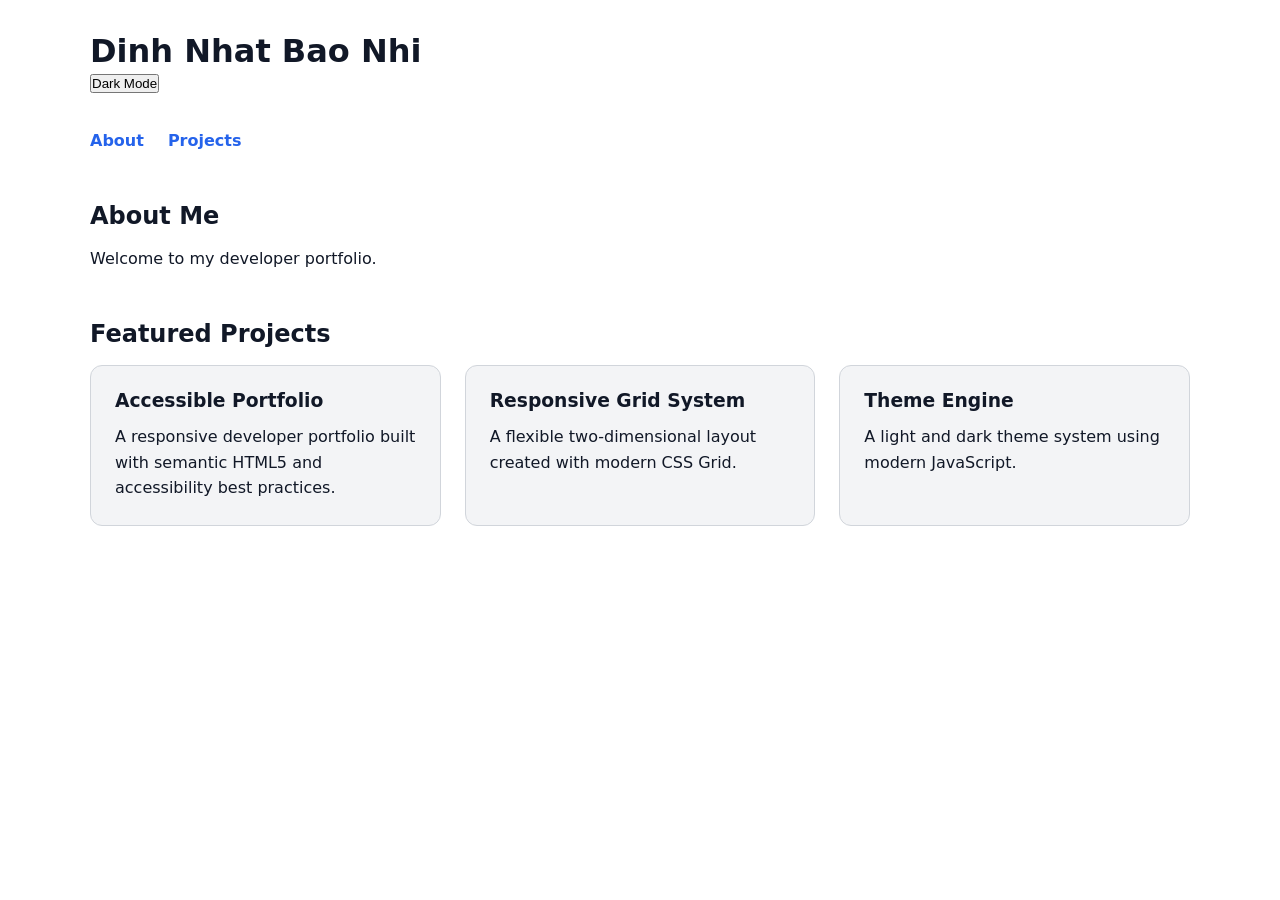
==== index.html @ 1897a90d "feat(js): dark mode engine" ====
<!DOCTYPE html>
<html lang="en">

<head>
    <meta charset="UTF-8">
    <meta name="viewport" content="width=device-width, initial-scale=1.0">
    <title>Dinh Nhat Bao Nhi | Developer Portfolio</title>
    <link rel="stylesheet" href="style.css">
</head>

<body>

    <a href="#main-content" class="skip-link">
        Skip to main content
    </a>

    <header role="banner">
        <h1>Dinh Nhat Bao Nhi</h1>
        <button
  id="theme-toggle"
  type="button"
  aria-pressed="false"
>
  Dark Mode
</button>
    </header>

    <nav role="navigation" aria-label="Primary">
        <ul>
            <li><a href="#about">About</a></li>
            <li><a href="#projects">Projects</a></li>
        </ul>
    </nav>

    <main id="main-content" role="main">

        <section id="about">
            <h2>About Me</h2>
            <p>
                Welcome to my developer portfolio.
            </p>
        </section>

        <section id="projects">
  <h2>Featured Projects</h2>

  <section id="project-container" aria-label="Project list">

    <article class="project-card">
      <h3>Accessible Portfolio</h3>
      <p>
        A responsive developer portfolio built with semantic HTML5
        and accessibility best practices.
      </p>
    </article>

    <article class="project-card">
      <h3>Responsive Grid System</h3>
      <p>
        A flexible two-dimensional layout created with modern CSS Grid.
      </p>
    </article>

    <article class="project-card">
      <h3>Theme Engine</h3>
      <p>
        A light and dark theme system using modern JavaScript.
      </p>
    </article>

  </section>
</section>

    </main>

<script src="app.js"></script>
</body>
</html>
---- style.css ----
/* SUB-TASK T-02A: Design Tokens & CSS Reset */

:root {
  --bg-color: #ffffff;
  --text-color: #111827;
  --accent-color: #2563eb;
  --accent-text: #ffffff;
  --card-bg: #f3f4f6;
  --border-color: #d1d5db;

  --shimmer-start: #e2e8f0;
  --shimmer-mid: #cbd5e1;
}

[data-theme="dark"] {
  --bg-color: #0f172a;
  --text-color: #f8fafc;
  --accent-color: #60a5fa;
  --accent-text: #0f172a;
  --card-bg: #1e293b;
  --border-color: #475569;

  --shimmer-start: #1e293b;
  --shimmer-mid: #334155;
}

*,
*::before,
*::after {
  box-sizing: border-box;
  margin: 0;
  padding: 0;
}

html {
  color-scheme: light dark;
}

body {
  font-family: system-ui, -apple-system, BlinkMacSystemFont, "Segoe UI", sans-serif;
  background-color: var(--bg-color);
  color: var(--text-color);
  line-height: 1.6;
}

.skip-link {
  position: absolute;
  top: -100px;
  left: 1rem;
  background-color: var(--accent-color);
  color: var(--accent-text);
  padding: 0.5rem 1rem;
  z-index: 100;
}

.skip-link:focus {
  top: 1rem;
}
/* SUB-TASK T-02B: Responsive 2D Grid Layout */

header,
nav,
main {
  width: min(100% - 2rem, 1100px);
  margin-inline: auto;
}

header {
  padding-block: 2rem 1rem;
}

nav {
  padding-block: 1rem;
}

nav ul {
  display: flex;
  flex-wrap: wrap;
  gap: 1.5rem;
  list-style: none;
}

nav a {
  color: var(--accent-color);
  font-weight: 600;
  text-decoration: none;
}

nav a:hover {
  text-decoration: underline;
}

nav a:focus-visible,
button:focus-visible {
  outline: 3px solid var(--accent-color);
  outline-offset: 4px;
}

main {
  padding-block: 2rem;
}

main > section {
  margin-bottom: 3rem;
}

h1,
h2,
h3 {
  line-height: 1.2;
}

h2 {
  margin-bottom: 1rem;
}

#project-container {
  display: grid;
  grid-template-columns: repeat(
    auto-fit,
    minmax(min(100%, 280px), 1fr)
  );
  gap: 1.5rem;
}

.project-card {
  background-color: var(--card-bg);
  border: 1px solid var(--border-color);
  border-radius: 0.75rem;
  padding: 1.5rem;
}

.project-card h3 {
  margin-bottom: 0.75rem;
}
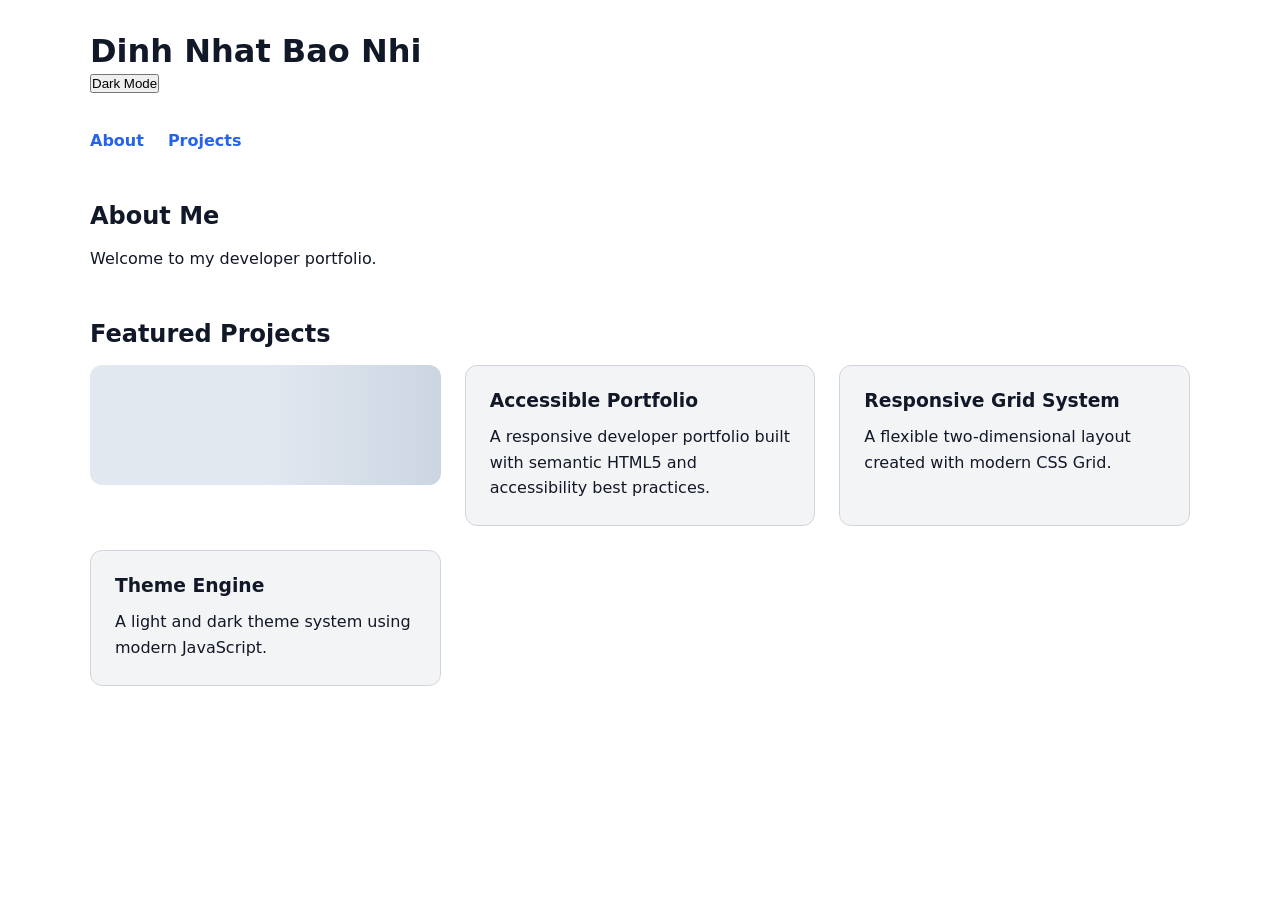
==== commit 7e18dfb2: "feat(css): skeleton" ====
--- a/index.html
+++ b/index.html
@@ -6,6 +6,7 @@
     <meta name="viewport" content="width=device-width, initial-scale=1.0">
     <title>Dinh Nhat Bao Nhi | Developer Portfolio</title>
     <link rel="stylesheet" href="style.css">
+    <link rel="stylesheet" href="skeleton.css">
 </head>
 
 <body>
@@ -45,6 +46,7 @@
   <h2>Featured Projects</h2>
 
   <section id="project-container" aria-label="Project list">
+    <article class="skeleton-item" aria-hidden="true"></article>
 
     <article class="project-card">
       <h3>Accessible Portfolio</h3>
--- a/skeleton.css
+++ b/skeleton.css
@@ -0,0 +1,26 @@
+/* SUB-TASK T-03A: Pure CSS Shimmer Skeleton */
+
+.skeleton-item {
+  height: 120px;
+  border-radius: 0.75rem;
+
+  background: linear-gradient(
+    90deg,
+    var(--shimmer-start) 25%,
+    var(--shimmer-mid) 50%,
+    var(--shimmer-start) 75%
+  );
+
+  background-size: 200% 100%;
+  animation: shimmer 1.5s infinite;
+}
+
+@keyframes shimmer {
+  0% {
+    background-position: 200% 0;
+  }
+
+  100% {
+    background-position: -200% 0;
+  }
+}
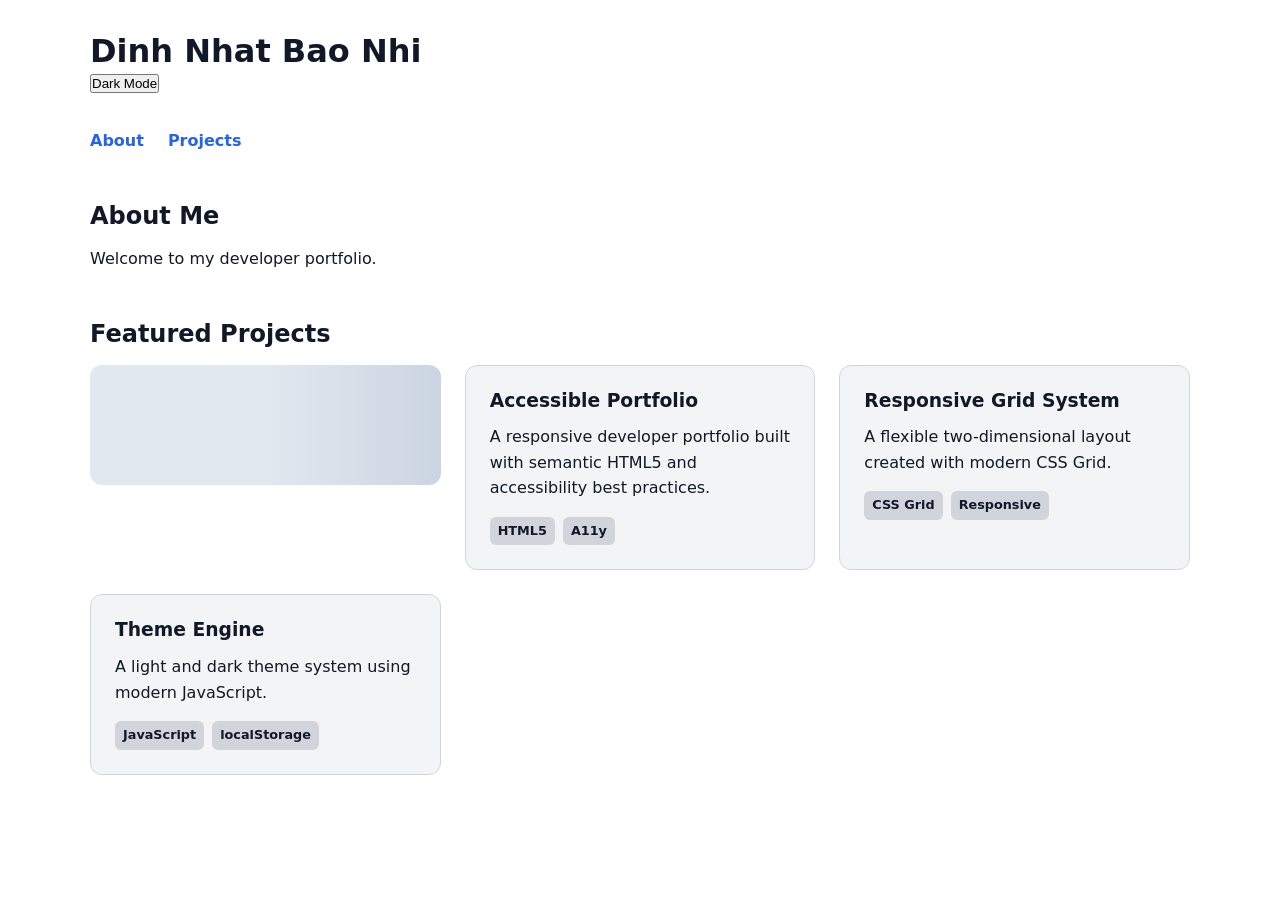
==== commit f6ebeed8: "feat(css): live data cards" ====
--- a/index.html
+++ b/index.html
@@ -45,32 +45,50 @@
         <section id="projects">
   <h2>Featured Projects</h2>
 
-  <section id="project-container" aria-label="Project list">
-    <article class="skeleton-item" aria-hidden="true"></article>
+ <section id="project-container" aria-label="Project list">
 
-    <article class="project-card">
-      <h3>Accessible Portfolio</h3>
-      <p>
-        A responsive developer portfolio built with semantic HTML5
-        and accessibility best practices.
-      </p>
-    </article>
+  <article class="skeleton-item" aria-hidden="true"></article>
 
-    <article class="project-card">
-      <h3>Responsive Grid System</h3>
-      <p>
-        A flexible two-dimensional layout created with modern CSS Grid.
-      </p>
-    </article>
+  <article class="project-card">
+    <h3>Accessible Portfolio</h3>
 
-    <article class="project-card">
-      <h3>Theme Engine</h3>
-      <p>
-        A light and dark theme system using modern JavaScript.
-      </p>
-    </article>
+    <p>
+      A responsive developer portfolio built with semantic HTML5
+      and accessibility best practices.
+    </p>
 
-  </section>
+    <footer class="badge-group">
+      <span class="badge">HTML5</span>
+      <span class="badge">A11y</span>
+    </footer>
+  </article>
+
+  <article class="project-card">
+    <h3>Responsive Grid System</h3>
+
+    <p>
+      A flexible two-dimensional layout created with modern CSS Grid.
+    </p>
+
+    <footer class="badge-group">
+      <span class="badge">CSS Grid</span>
+      <span class="badge">Responsive</span>
+    </footer>
+  </article>
+
+  <article class="project-card">
+    <h3>Theme Engine</h3>
+
+    <p>
+      A light and dark theme system using modern JavaScript.
+    </p>
+
+    <footer class="badge-group">
+      <span class="badge">JavaScript</span>
+      <span class="badge">localStorage</span>
+    </footer>
+  </article>
+
 </section>
 
     </main>
--- a/style.css
+++ b/style.css
@@ -132,4 +132,33 @@
 
 .project-card h3 {
   margin-bottom: 0.75rem;
+}
+
+/* SUB-TASK T-03B: Live Data State */
+
+.project-card {
+  background-color: var(--card-bg);
+  border: 1px solid var(--border-color);
+  border-radius: 0.75rem;
+  padding: 1.5rem;
+}
+
+.project-card p {
+  margin-top: 0.75rem;
+}
+
+.badge-group {
+  display: flex;
+  flex-wrap: wrap;
+  gap: 0.5rem;
+  margin-top: 1rem;
+}
+
+.badge {
+  background-color: var(--border-color);
+  color: var(--text-color);
+  border-radius: 0.375rem;
+  padding: 0.25rem 0.5rem;
+  font-size: 0.8rem;
+  font-weight: 600;
 }
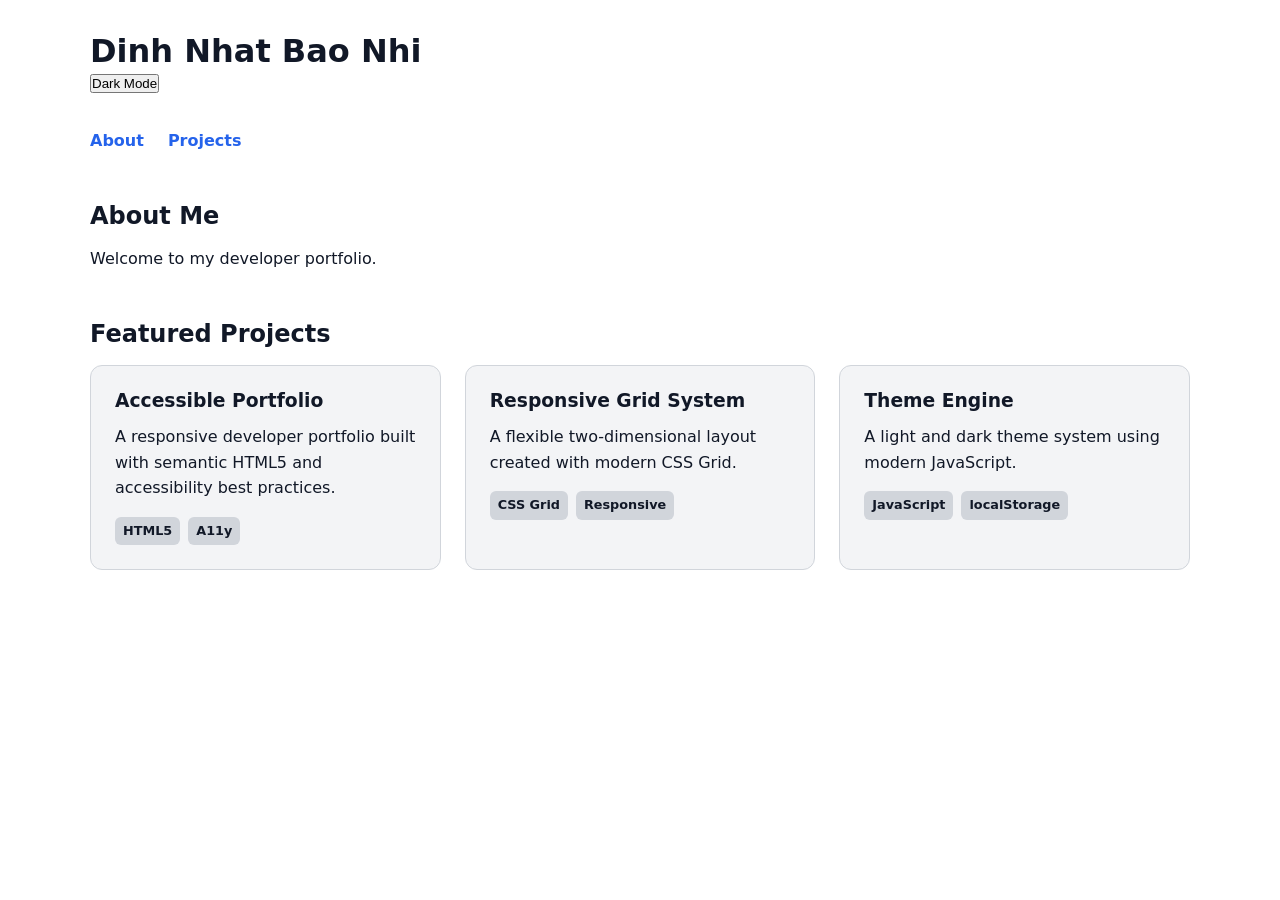
==== commit 2de446ee: "feat(js): resilient state machine" ====
--- a/index.html
+++ b/index.html
@@ -2,97 +2,98 @@
 <html lang="en">
 
 <head>
-    <meta charset="UTF-8">
-    <meta name="viewport" content="width=device-width, initial-scale=1.0">
-    <title>Dinh Nhat Bao Nhi | Developer Portfolio</title>
-    <link rel="stylesheet" href="style.css">
-    <link rel="stylesheet" href="skeleton.css">
+  <meta charset="UTF-8">
+
+  <meta
+    name="viewport"
+    content="width=device-width, initial-scale=1.0"
+  >
+
+  <title>Dinh Nhat Bao Nhi | Developer Portfolio</title>
+
+  <link rel="stylesheet" href="style.css">
+  <link rel="stylesheet" href="skeleton.css">
 </head>
 
 <body>
 
-    <a href="#main-content" class="skip-link">
-        Skip to main content
-    </a>
+  <!-- Accessible Skip Link -->
+  <a href="#main-content" class="skip-link">
+    Skip to main content
+  </a>
 
-    <header role="banner">
-        <h1>Dinh Nhat Bao Nhi</h1>
-        <button
-  id="theme-toggle"
-  type="button"
-  aria-pressed="false"
->
-  Dark Mode
-</button>
-    </header>
+  <!-- Header Landmark -->
+  <header role="banner">
 
-    <nav role="navigation" aria-label="Primary">
-        <ul>
-            <li><a href="#about">About</a></li>
-            <li><a href="#projects">Projects</a></li>
-        </ul>
-    </nav>
+    <h1>Dinh Nhat Bao Nhi</h1>
 
-    <main id="main-content" role="main">
+    <button
+      id="theme-toggle"
+      type="button"
+      aria-pressed="false"
+    >
+      Dark Mode
+    </button>
 
-        <section id="about">
-            <h2>About Me</h2>
-            <p>
-                Welcome to my developer portfolio.
-            </p>
-        </section>
+  </header>
 
-        <section id="projects">
-  <h2>Featured Projects</h2>
+  <!-- Primary Navigation -->
+  <nav
+    role="navigation"
+    aria-label="Primary"
+  >
+    <ul>
+      <li>
+        <a href="#about">About</a>
+      </li>
 
- <section id="project-container" aria-label="Project list">
+      <li>
+        <a href="#projects">Projects</a>
+      </li>
+    </ul>
+  </nav>
 
-  <article class="skeleton-item" aria-hidden="true"></article>
+  <!-- Main Content -->
+  <main
+    id="main-content"
+    role="main"
+  >
 
-  <article class="project-card">
-    <h3>Accessible Portfolio</h3>
+    <!-- About Section -->
+    <section id="about">
 
-    <p>
-      A responsive developer portfolio built with semantic HTML5
-      and accessibility best practices.
-    </p>
+      <h2>About Me</h2>
 
-    <footer class="badge-group">
-      <span class="badge">HTML5</span>
-      <span class="badge">A11y</span>
-    </footer>
-  </article>
+      <p>
+        Welcome to my developer portfolio.
+      </p>
 
-  <article class="project-card">
-    <h3>Responsive Grid System</h3>
+    </section>
 
-    <p>
-      A flexible two-dimensional layout created with modern CSS Grid.
-    </p>
+    <!-- Projects Section -->
+    <section id="projects">
 
-    <footer class="badge-group">
-      <span class="badge">CSS Grid</span>
-      <span class="badge">Responsive</span>
-    </footer>
-  </article>
+      <h2>Featured Projects</h2>
 
-  <article class="project-card">
-    <h3>Theme Engine</h3>
+      <!--
+        Exercise 3:
+        JavaScript will render the component states here:
+        loading, live, empty and error.
+      -->
+      <section
+        id="project-container"
+        aria-label="Project list"
+        aria-live="polite"
+      >
+      </section>
 
-    <p>
-      A light and dark theme system using modern JavaScript.
-    </p>
+    </section>
 
-    <footer class="badge-group">
-      <span class="badge">JavaScript</span>
-      <span class="badge">localStorage</span>
-    </footer>
-  </article>
+  </main>
 
-</section>
+  <!-- JavaScript -->
+  <script src="app.js"></script>
 
-    </main>
+</body>
 
-<script src="app.js"></script>
-</body>
 </html>
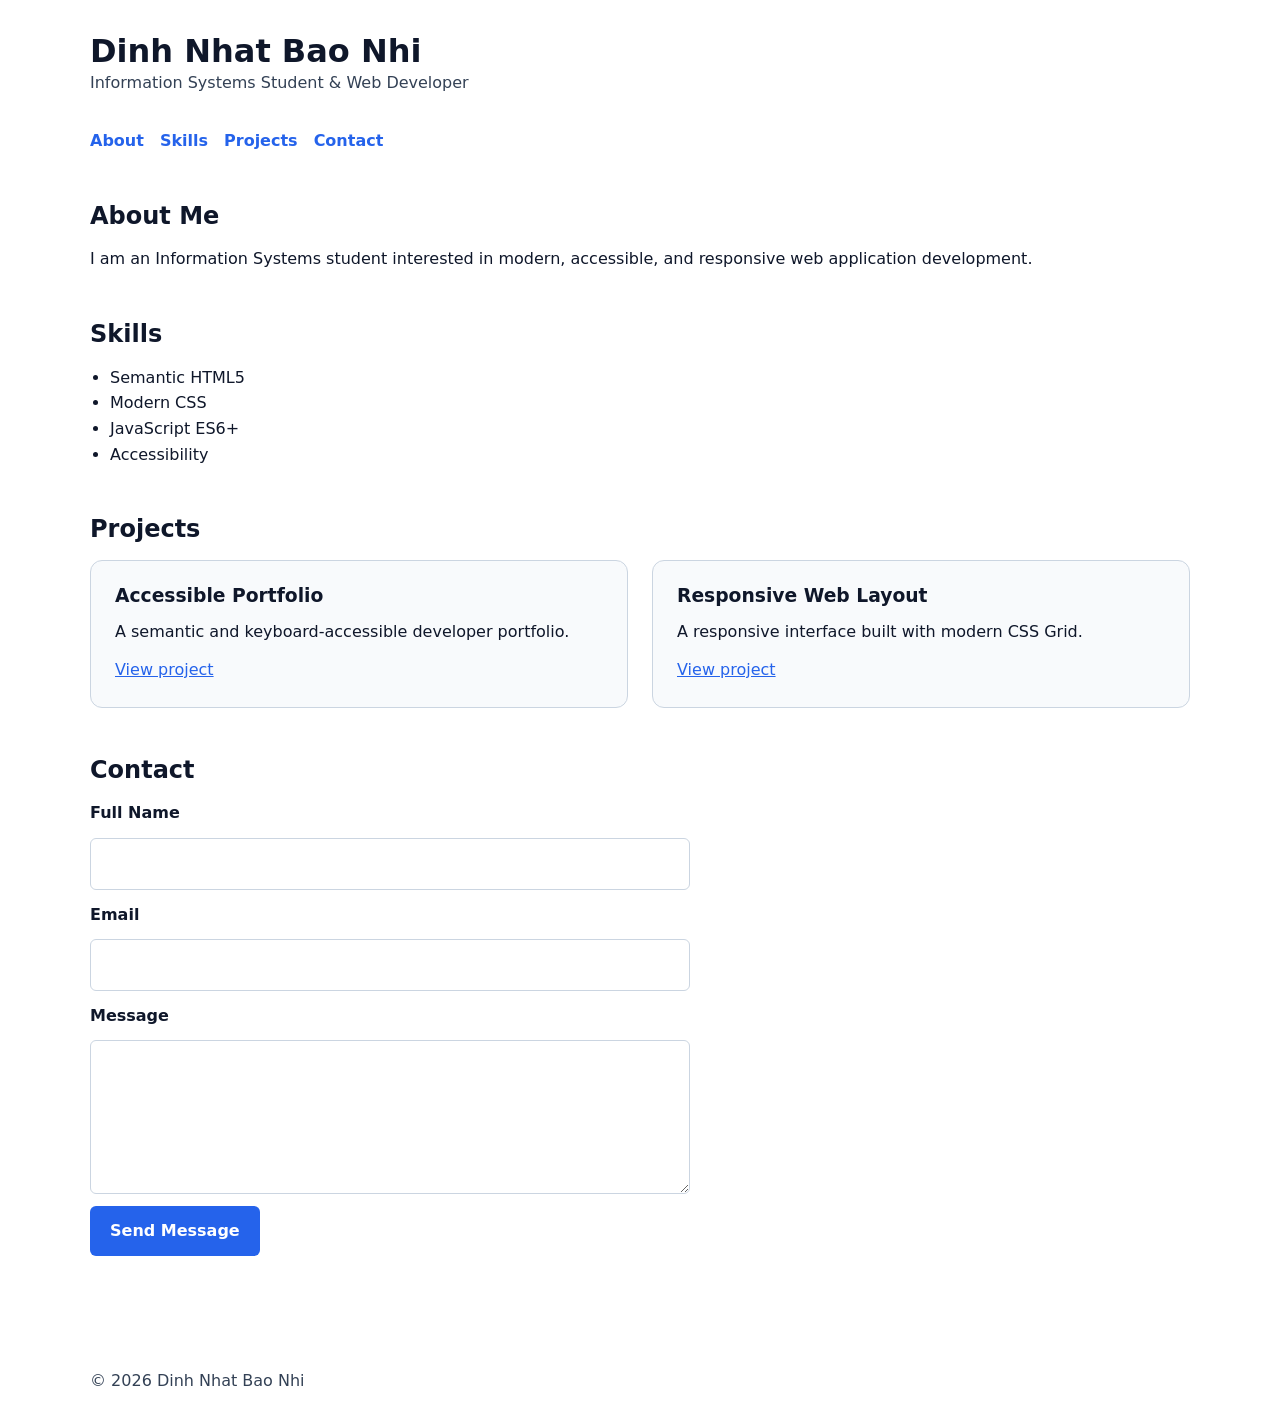
==== commit a266020d: "fix(a11y): contrast & landmarks" ====
--- a/index.html
+++ b/index.html
@@ -9,38 +9,31 @@
     content="width=device-width, initial-scale=1.0"
   >
 
-  <title>Dinh Nhat Bao Nhi | Developer Portfolio</title>
+  <title>Dinh Nhat Bao Nhi | Production Portfolio</title>
 
   <link rel="stylesheet" href="style.css">
-  <link rel="stylesheet" href="skeleton.css">
 </head>
 
 <body>
 
-  <!-- Accessible Skip Link -->
-  <a href="#main-content" class="skip-link">
+  <a
+    class="skip-link"
+    href="#main-content"
+  >
     Skip to main content
   </a>
 
-  <!-- Header Landmark -->
-  <header role="banner">
-
+  <header class="site-header">
     <h1>Dinh Nhat Bao Nhi</h1>
 
-    <button
-      id="theme-toggle"
-      type="button"
-      aria-pressed="false"
-    >
-      Dark Mode
-    </button>
-
+    <p>
+      Information Systems Student & Web Developer
+    </p>
   </header>
 
-  <!-- Primary Navigation -->
   <nav
-    role="navigation"
-    aria-label="Primary"
+    class="primary-nav"
+    aria-label="Primary navigation"
   >
     <ul>
       <li>
@@ -48,51 +41,138 @@
       </li>
 
       <li>
+        <a href="#skills">Skills</a>
+      </li>
+
+      <li>
         <a href="#projects">Projects</a>
+      </li>
+
+      <li>
+        <a href="#contact">Contact</a>
       </li>
     </ul>
   </nav>
 
-  <!-- Main Content -->
-  <main
-    id="main-content"
-    role="main"
-  >
+  <main id="main-content">
 
-    <!-- About Section -->
-    <section id="about">
-
-      <h2>About Me</h2>
+    <section
+      id="about"
+      aria-labelledby="about-title"
+    >
+      <h2 id="about-title">About Me</h2>
 
       <p>
-        Welcome to my developer portfolio.
+        I am an Information Systems student interested in modern,
+        accessible, and responsive web application development.
       </p>
-
     </section>
 
-    <!-- Projects Section -->
-    <section id="projects">
+    <section
+      id="skills"
+      aria-labelledby="skills-title"
+    >
+      <h2 id="skills-title">Skills</h2>
 
-      <h2>Featured Projects</h2>
+      <ul class="skills-list">
+        <li>Semantic HTML5</li>
+        <li>Modern CSS</li>
+        <li>JavaScript ES6+</li>
+        <li>Accessibility</li>
+      </ul>
+    </section>
 
-      <!--
-        Exercise 3:
-        JavaScript will render the component states here:
-        loading, live, empty and error.
-      -->
+    <section
+      id="projects"
+      aria-labelledby="projects-title"
+    >
+      <h2 id="projects-title">Projects</h2>
+
       <section
-        id="project-container"
+        class="project-grid"
         aria-label="Project list"
-        aria-live="polite"
       >
+
+        <article class="project-card">
+          <h3>Accessible Portfolio</h3>
+
+          <p>
+            A semantic and keyboard-accessible developer portfolio.
+          </p>
+
+          <a href="#">
+            View project
+          </a>
+        </article>
+
+        <article class="project-card">
+          <h3>Responsive Web Layout</h3>
+
+          <p>
+            A responsive interface built with modern CSS Grid.
+          </p>
+
+          <a href="#">
+            View project
+          </a>
+        </article>
+
       </section>
+    </section>
 
+    <section
+      id="contact"
+      aria-labelledby="contact-title"
+    >
+      <h2 id="contact-title">Contact</h2>
+
+      <form>
+        <label for="name">
+          Full Name
+        </label>
+
+        <input
+          id="name"
+          name="name"
+          type="text"
+          required
+        >
+
+        <label for="email">
+          Email
+        </label>
+
+        <input
+          id="email"
+          name="email"
+          type="email"
+          required
+        >
+
+        <label for="message">
+          Message
+        </label>
+
+        <textarea
+          id="message"
+          name="message"
+          rows="5"
+          required
+        ></textarea>
+
+        <button type="submit">
+          Send Message
+        </button>
+      </form>
     </section>
 
   </main>
 
-  <!-- JavaScript -->
-  <script src="app.js"></script>
+  <footer class="site-footer">
+    <p>
+      © 2026 Dinh Nhat Bao Nhi
+    </p>
+  </footer>
 
 </body>
 
--- a/style.css
+++ b/style.css
@@ -1,164 +1,206 @@
-/* SUB-TASK T-02A: Design Tokens & CSS Reset */
-
 :root {
-  --bg-color: #ffffff;
-  --text-color: #111827;
-  --accent-color: #2563eb;
-  --accent-text: #ffffff;
-  --card-bg: #f3f4f6;
-  --border-color: #d1d5db;
-
-  --shimmer-start: #e2e8f0;
-  --shimmer-mid: #cbd5e1;
-}
-
-[data-theme="dark"] {
-  --bg-color: #0f172a;
-  --text-color: #f8fafc;
-  --accent-color: #60a5fa;
-  --accent-text: #0f172a;
-  --card-bg: #1e293b;
-  --border-color: #475569;
-
-  --shimmer-start: #1e293b;
-  --shimmer-mid: #334155;
-}
-
-*,
-*::before,
-*::after {
-  box-sizing: border-box;
-  margin: 0;
-  padding: 0;
-}
-
-html {
-  color-scheme: light dark;
-}
-
-body {
-  font-family: system-ui, -apple-system, BlinkMacSystemFont, "Segoe UI", sans-serif;
-  background-color: var(--bg-color);
-  color: var(--text-color);
-  line-height: 1.6;
-}
-
-.skip-link {
-  position: absolute;
-  top: -100px;
-  left: 1rem;
-  background-color: var(--accent-color);
-  color: var(--accent-text);
-  padding: 0.5rem 1rem;
-  z-index: 100;
-}
-
-.skip-link:focus {
-  top: 1rem;
-}
-/* SUB-TASK T-02B: Responsive 2D Grid Layout */
-
-header,
-nav,
-main {
-  width: min(100% - 2rem, 1100px);
-  margin-inline: auto;
-}
-
-header {
-  padding-block: 2rem 1rem;
-}
-
-nav {
-  padding-block: 1rem;
-}
-
-nav ul {
-  display: flex;
-  flex-wrap: wrap;
-  gap: 1.5rem;
-  list-style: none;
-}
-
-nav a {
-  color: var(--accent-color);
-  font-weight: 600;
-  text-decoration: none;
-}
-
-nav a:hover {
-  text-decoration: underline;
-}
-
-nav a:focus-visible,
-button:focus-visible {
-  outline: 3px solid var(--accent-color);
-  outline-offset: 4px;
-}
-
-main {
-  padding-block: 2rem;
-}
-
-main > section {
-  margin-bottom: 3rem;
-}
-
-h1,
-h2,
-h3 {
-  line-height: 1.2;
-}
-
-h2 {
-  margin-bottom: 1rem;
-}
-
-#project-container {
-  display: grid;
-  grid-template-columns: repeat(
-    auto-fit,
-    minmax(min(100%, 280px), 1fr)
-  );
-  gap: 1.5rem;
-}
-
-.project-card {
-  background-color: var(--card-bg);
-  border: 1px solid var(--border-color);
-  border-radius: 0.75rem;
-  padding: 1.5rem;
-}
-
-.project-card h3 {
-  margin-bottom: 0.75rem;
-}
-
-/* SUB-TASK T-03B: Live Data State */
-
-.project-card {
-  background-color: var(--card-bg);
-  border: 1px solid var(--border-color);
-  border-radius: 0.75rem;
-  padding: 1.5rem;
-}
-
-.project-card p {
-  margin-top: 0.75rem;
-}
-
-.badge-group {
-  display: flex;
-  flex-wrap: wrap;
-  gap: 0.5rem;
-  margin-top: 1rem;
-}
-
-.badge {
-  background-color: var(--border-color);
-  color: var(--text-color);
-  border-radius: 0.375rem;
-  padding: 0.25rem 0.5rem;
-  font-size: 0.8rem;
-  font-weight: 600;
-}+    --color-bg: #ffffff;
+    --color-surface: #f8fafc;
+    --color-text: #0f172a;
+    --color-muted: #334155;
+    --color-primary: #2563eb;
+    --color-primary-text: #ffffff;
+    --color-border: #cbd5e1;
+    --color-focus: #1d4ed8;
+  }
+  
+  *,
+  *::before,
+  *::after {
+    box-sizing: border-box;
+    margin: 0;
+    padding: 0;
+  }
+  
+  html {
+    scroll-behavior: smooth;
+  }
+  
+  body {
+    font-family:
+      system-ui,
+      -apple-system,
+      BlinkMacSystemFont,
+      "Segoe UI",
+      sans-serif;
+  
+    background-color: var(--color-bg);
+    color: var(--color-text);
+  
+    line-height: 1.6;
+  }
+  
+  a {
+    color: var(--color-primary);
+  }
+  
+  a:focus-visible,
+  button:focus-visible,
+  input:focus-visible,
+  textarea:focus-visible {
+    outline: 3px solid var(--color-focus);
+    outline-offset: 3px;
+  }
+  
+  .skip-link {
+    position: absolute;
+    top: -100px;
+    left: 1rem;
+  
+    background-color: var(--color-primary);
+    color: var(--color-primary-text);
+  
+    padding: 0.75rem 1rem;
+  
+    z-index: 100;
+  }
+  
+  .skip-link:focus {
+    top: 1rem;
+  }
+  
+  .site-header,
+  .primary-nav,
+  main,
+  .site-footer {
+    width: min(100% - 2rem, 1100px);
+    margin-inline: auto;
+  }
+  
+  .site-header {
+    padding-block: 2rem 1rem;
+  }
+  
+  .site-header p {
+    color: var(--color-muted);
+  }
+  
+  .primary-nav {
+    padding-block: 1rem;
+  }
+  
+  .primary-nav ul {
+    display: flex;
+    flex-wrap: wrap;
+  
+    gap: 1rem;
+  
+    list-style: none;
+  }
+  
+  .primary-nav a {
+    font-weight: 700;
+    text-decoration: none;
+  }
+  
+  .primary-nav a:hover {
+    text-decoration: underline;
+  }
+  
+  main {
+    padding-block: 2rem;
+  }
+  
+  main > section {
+    margin-bottom: 3rem;
+  }
+  
+  h1,
+  h2,
+  h3 {
+    line-height: 1.2;
+  }
+  
+  h2 {
+    margin-bottom: 1rem;
+  }
+  
+  .skills-list {
+    padding-left: 1.25rem;
+  }
+  
+  .project-grid {
+    display: grid;
+  
+    grid-template-columns:
+      repeat(
+        auto-fit,
+        minmax(min(100%, 280px), 1fr)
+      );
+  
+    gap: 1.5rem;
+  }
+  
+  .project-card {
+    background-color: var(--color-surface);
+  
+    border:
+      1px solid
+      var(--color-border);
+  
+    border-radius: 0.75rem;
+  
+    padding: 1.5rem;
+  }
+  
+  .project-card p {
+    margin-block: 0.75rem;
+  }
+  
+  form {
+    display: grid;
+  
+    gap: 0.75rem;
+  
+    max-width: 600px;
+  }
+  
+  label {
+    font-weight: 700;
+  }
+  
+  input,
+  textarea {
+    width: 100%;
+  
+    border:
+      1px solid
+      var(--color-border);
+  
+    border-radius: 0.375rem;
+  
+    padding: 0.75rem;
+  
+    font: inherit;
+  
+    color: var(--color-text);
+    background-color: var(--color-bg);
+  }
+  
+  button {
+    width: fit-content;
+  
+    border: 0;
+    border-radius: 0.375rem;
+  
+    padding: 0.75rem 1.25rem;
+  
+    font: inherit;
+    font-weight: 700;
+  
+    background-color: var(--color-primary);
+    color: var(--color-primary-text);
+  
+    cursor: pointer;
+  }
+  
+  .site-footer {
+    padding-block: 2rem;
+  
+    color: var(--color-muted);
+  }
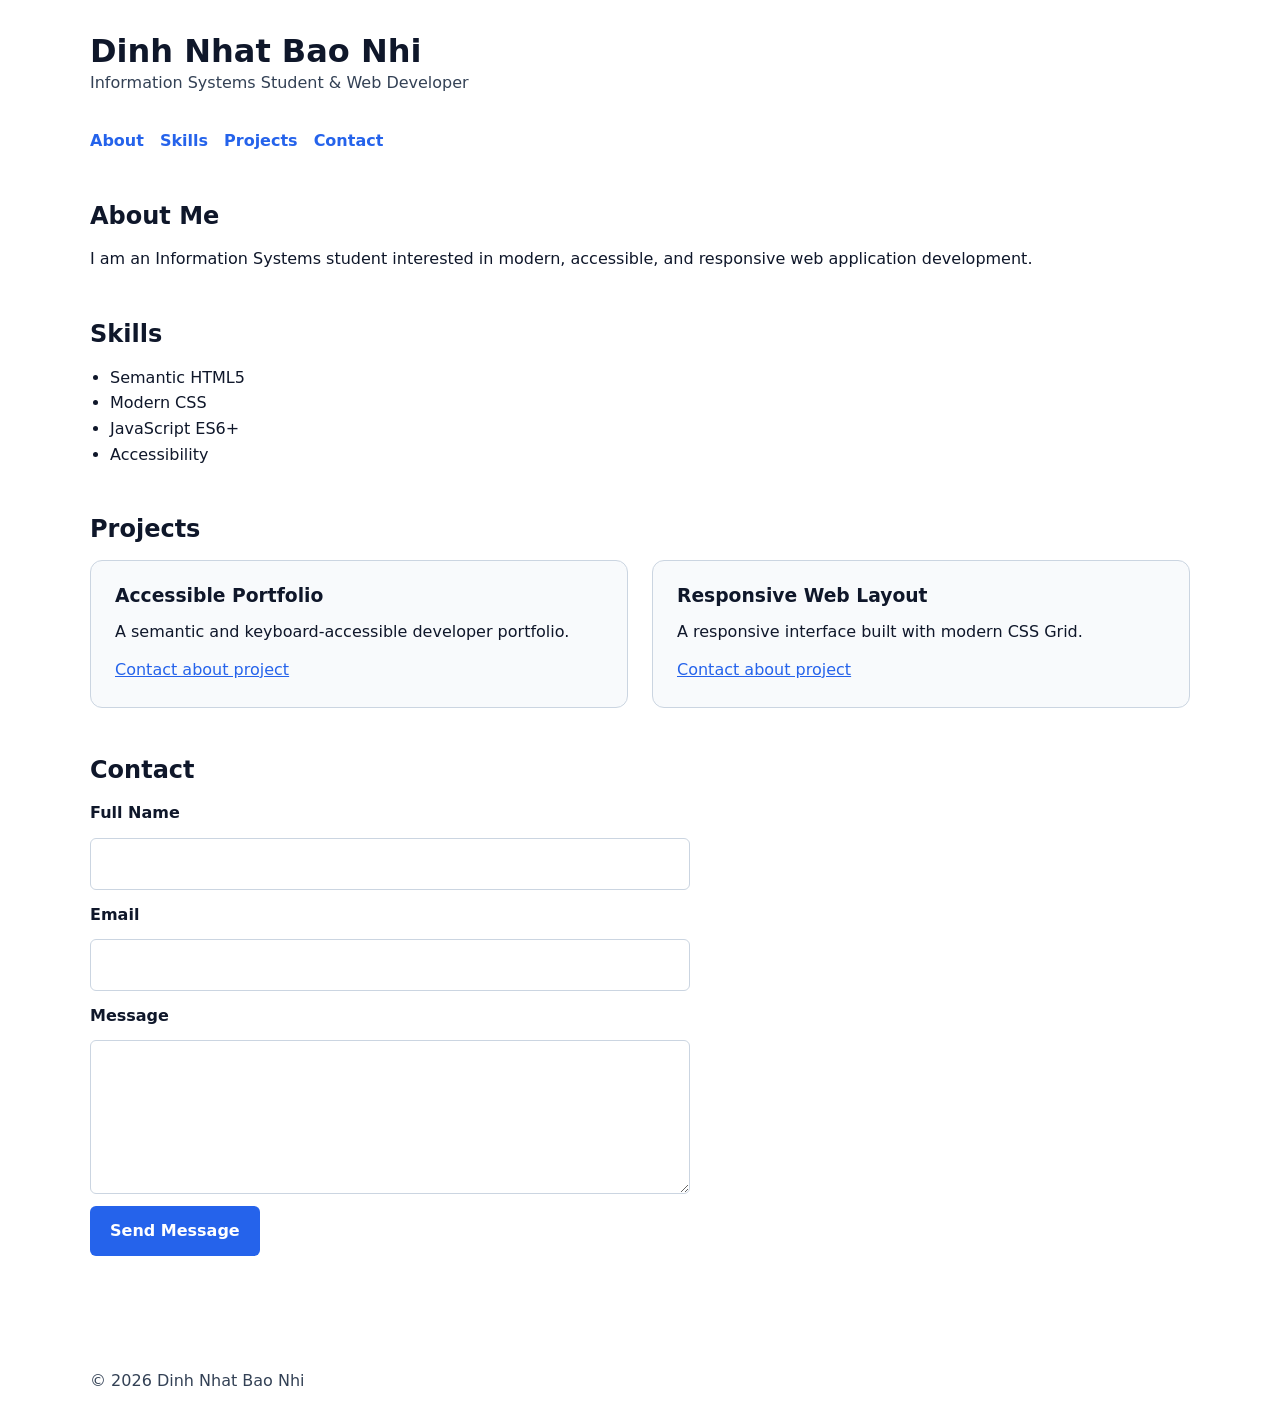
==== commit 8be0c3dd: "fix(nav): keyboard trap prevention" ====
--- a/index.html
+++ b/index.html
@@ -16,6 +16,7 @@
 
 <body>
 
+  <!-- Skip Link -->
   <a
     class="skip-link"
     href="#main-content"
@@ -23,6 +24,7 @@
     Skip to main content
   </a>
 
+  <!-- Header -->
   <header class="site-header">
     <h1>Dinh Nhat Bao Nhi</h1>
 
@@ -31,6 +33,7 @@
     </p>
   </header>
 
+  <!-- Primary Navigation -->
   <nav
     class="primary-nav"
     aria-label="Primary navigation"
@@ -54,13 +57,20 @@
     </ul>
   </nav>
 
-  <main id="main-content">
-
+  <!-- Main Content -->
+  <main
+    id="main-content"
+    tabindex="-1"
+  >
+
+    <!-- About -->
     <section
       id="about"
       aria-labelledby="about-title"
     >
-      <h2 id="about-title">About Me</h2>
+      <h2 id="about-title">
+        About Me
+      </h2>
 
       <p>
         I am an Information Systems student interested in modern,
@@ -68,11 +78,14 @@
       </p>
     </section>
 
+    <!-- Skills -->
     <section
       id="skills"
       aria-labelledby="skills-title"
     >
-      <h2 id="skills-title">Skills</h2>
+      <h2 id="skills-title">
+        Skills
+      </h2>
 
       <ul class="skills-list">
         <li>Semantic HTML5</li>
@@ -82,11 +95,14 @@
       </ul>
     </section>
 
+    <!-- Projects -->
     <section
       id="projects"
       aria-labelledby="projects-title"
     >
-      <h2 id="projects-title">Projects</h2>
+      <h2 id="projects-title">
+        Projects
+      </h2>
 
       <section
         class="project-grid"
@@ -94,39 +110,53 @@
       >
 
         <article class="project-card">
-          <h3>Accessible Portfolio</h3>
+          <h3>
+            Accessible Portfolio
+          </h3>
 
           <p>
             A semantic and keyboard-accessible developer portfolio.
           </p>
 
-          <a href="#">
-            View project
+          <a
+            href="#contact"
+            aria-label="Contact about Accessible Portfolio project"
+          >
+            Contact about project
           </a>
         </article>
 
         <article class="project-card">
-          <h3>Responsive Web Layout</h3>
+          <h3>
+            Responsive Web Layout
+          </h3>
 
           <p>
             A responsive interface built with modern CSS Grid.
           </p>
 
-          <a href="#">
-            View project
+          <a
+            href="#contact"
+            aria-label="Contact about Responsive Web Layout project"
+          >
+            Contact about project
           </a>
         </article>
 
       </section>
     </section>
 
+    <!-- Contact -->
     <section
       id="contact"
       aria-labelledby="contact-title"
     >
-      <h2 id="contact-title">Contact</h2>
+      <h2 id="contact-title">
+        Contact
+      </h2>
 
       <form>
+
         <label for="name">
           Full Name
         </label>
@@ -163,11 +193,13 @@
         <button type="submit">
           Send Message
         </button>
+
       </form>
     </section>
 
   </main>
 
+  <!-- Footer -->
   <footer class="site-footer">
     <p>
       © 2026 Dinh Nhat Bao Nhi
--- a/style.css
+++ b/style.css
@@ -9,6 +9,11 @@
     --color-focus: #1d4ed8;
   }
   
+  
+  /* =========================
+     RESET
+  ========================= */
+  
   *,
   *::before,
   *::after {
@@ -17,9 +22,11 @@
     padding: 0;
   }
   
+  
   html {
     scroll-behavior: smooth;
   }
+  
   
   body {
     font-family:
@@ -35,9 +42,19 @@
     line-height: 1.6;
   }
   
+  
+  /* =========================
+     GLOBAL LINKS
+  ========================= */
+  
   a {
     color: var(--color-primary);
   }
+  
+  
+  /* =========================
+     KEYBOARD FOCUS
+  ========================= */
   
   a:focus-visible,
   button:focus-visible,
@@ -47,8 +64,14 @@
     outline-offset: 3px;
   }
   
+  
+  /* =========================
+     SKIP LINK
+  ========================= */
+  
   .skip-link {
     position: absolute;
+  
     top: -100px;
     left: 1rem;
   
@@ -60,55 +83,107 @@
     z-index: 100;
   }
   
+  
   .skip-link:focus {
     top: 1rem;
   }
+  
+  
+  /* Allows skip-link to move focus
+     to main content without showing
+     an unnecessary outline around
+     the whole main container.
+  */
+  
+  #main-content:focus {
+    outline: none;
+  }
+  
+  
+  /* =========================
+     PAGE WIDTH
+  ========================= */
   
   .site-header,
   .primary-nav,
   main,
   .site-footer {
     width: min(100% - 2rem, 1100px);
+  
     margin-inline: auto;
   }
+  
+  
+  /* =========================
+     HEADER
+  ========================= */
   
   .site-header {
     padding-block: 2rem 1rem;
   }
   
+  
   .site-header p {
     color: var(--color-muted);
   }
   
+  
+  /* =========================
+     NAVIGATION
+  ========================= */
+  
   .primary-nav {
     padding-block: 1rem;
   }
   
+  
   .primary-nav ul {
     display: flex;
+  
     flex-wrap: wrap;
   
     gap: 1rem;
   
     list-style: none;
   }
+  
   
   .primary-nav a {
     font-weight: 700;
+  
     text-decoration: none;
   }
+  
   
   .primary-nav a:hover {
     text-decoration: underline;
   }
   
+  
+  .primary-nav a:focus-visible {
+    outline: 3px solid var(--color-focus);
+  
+    outline-offset: 3px;
+  }
+  
+  
+  /* =========================
+     MAIN CONTENT
+  ========================= */
+  
   main {
     padding-block: 2rem;
   }
   
+  
   main > section {
     margin-bottom: 3rem;
   }
+  
+  
+  /* =========================
+     HEADINGS
+  ========================= */
   
   h1,
   h2,
@@ -116,13 +191,24 @@
     line-height: 1.2;
   }
   
+  
   h2 {
     margin-bottom: 1rem;
   }
   
+  
+  /* =========================
+     SKILLS
+  ========================= */
+  
   .skills-list {
     padding-left: 1.25rem;
   }
+  
+  
+  /* =========================
+     PROJECT GRID
+  ========================= */
   
   .project-grid {
     display: grid;
@@ -136,6 +222,7 @@
     gap: 1.5rem;
   }
   
+  
   .project-card {
     background-color: var(--color-surface);
   
@@ -148,10 +235,23 @@
     padding: 1.5rem;
   }
   
+  
   .project-card p {
     margin-block: 0.75rem;
   }
   
+  
+  .project-card a:focus-visible {
+    outline: 3px solid var(--color-focus);
+  
+    outline-offset: 3px;
+  }
+  
+  
+  /* =========================
+     CONTACT FORM
+  ========================= */
+  
   form {
     display: grid;
   
@@ -160,9 +260,11 @@
     max-width: 600px;
   }
   
+  
   label {
     font-weight: 700;
   }
+  
   
   input,
   textarea {
@@ -179,25 +281,42 @@
     font: inherit;
   
     color: var(--color-text);
+  
     background-color: var(--color-bg);
   }
+  
   
   button {
     width: fit-content;
   
     border: 0;
+  
     border-radius: 0.375rem;
   
     padding: 0.75rem 1.25rem;
   
     font: inherit;
+  
     font-weight: 700;
   
     background-color: var(--color-primary);
+  
     color: var(--color-primary-text);
   
     cursor: pointer;
   }
+  
+  
+  button:focus-visible {
+    outline: 3px solid var(--color-focus);
+  
+    outline-offset: 3px;
+  }
+  
+  
+  /* =========================
+     FOOTER
+  ========================= */
   
   .site-footer {
     padding-block: 2rem;
